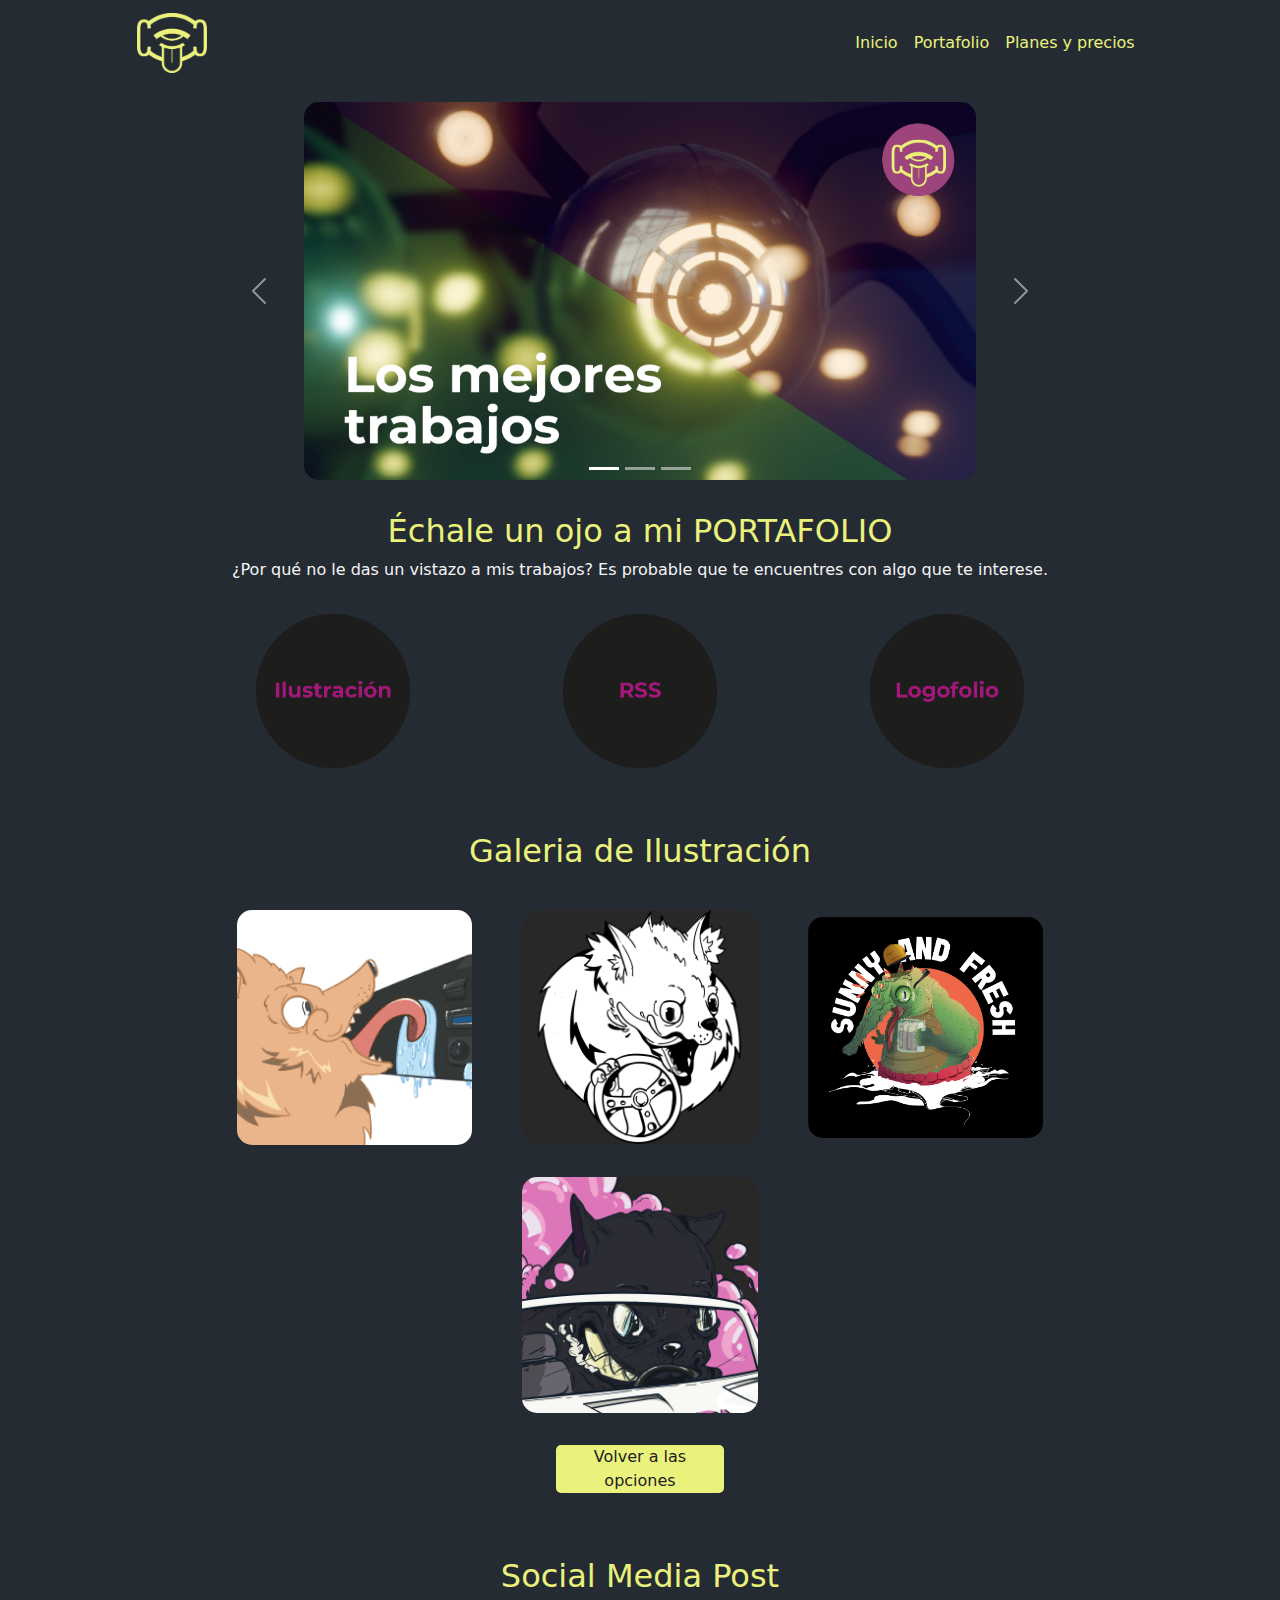
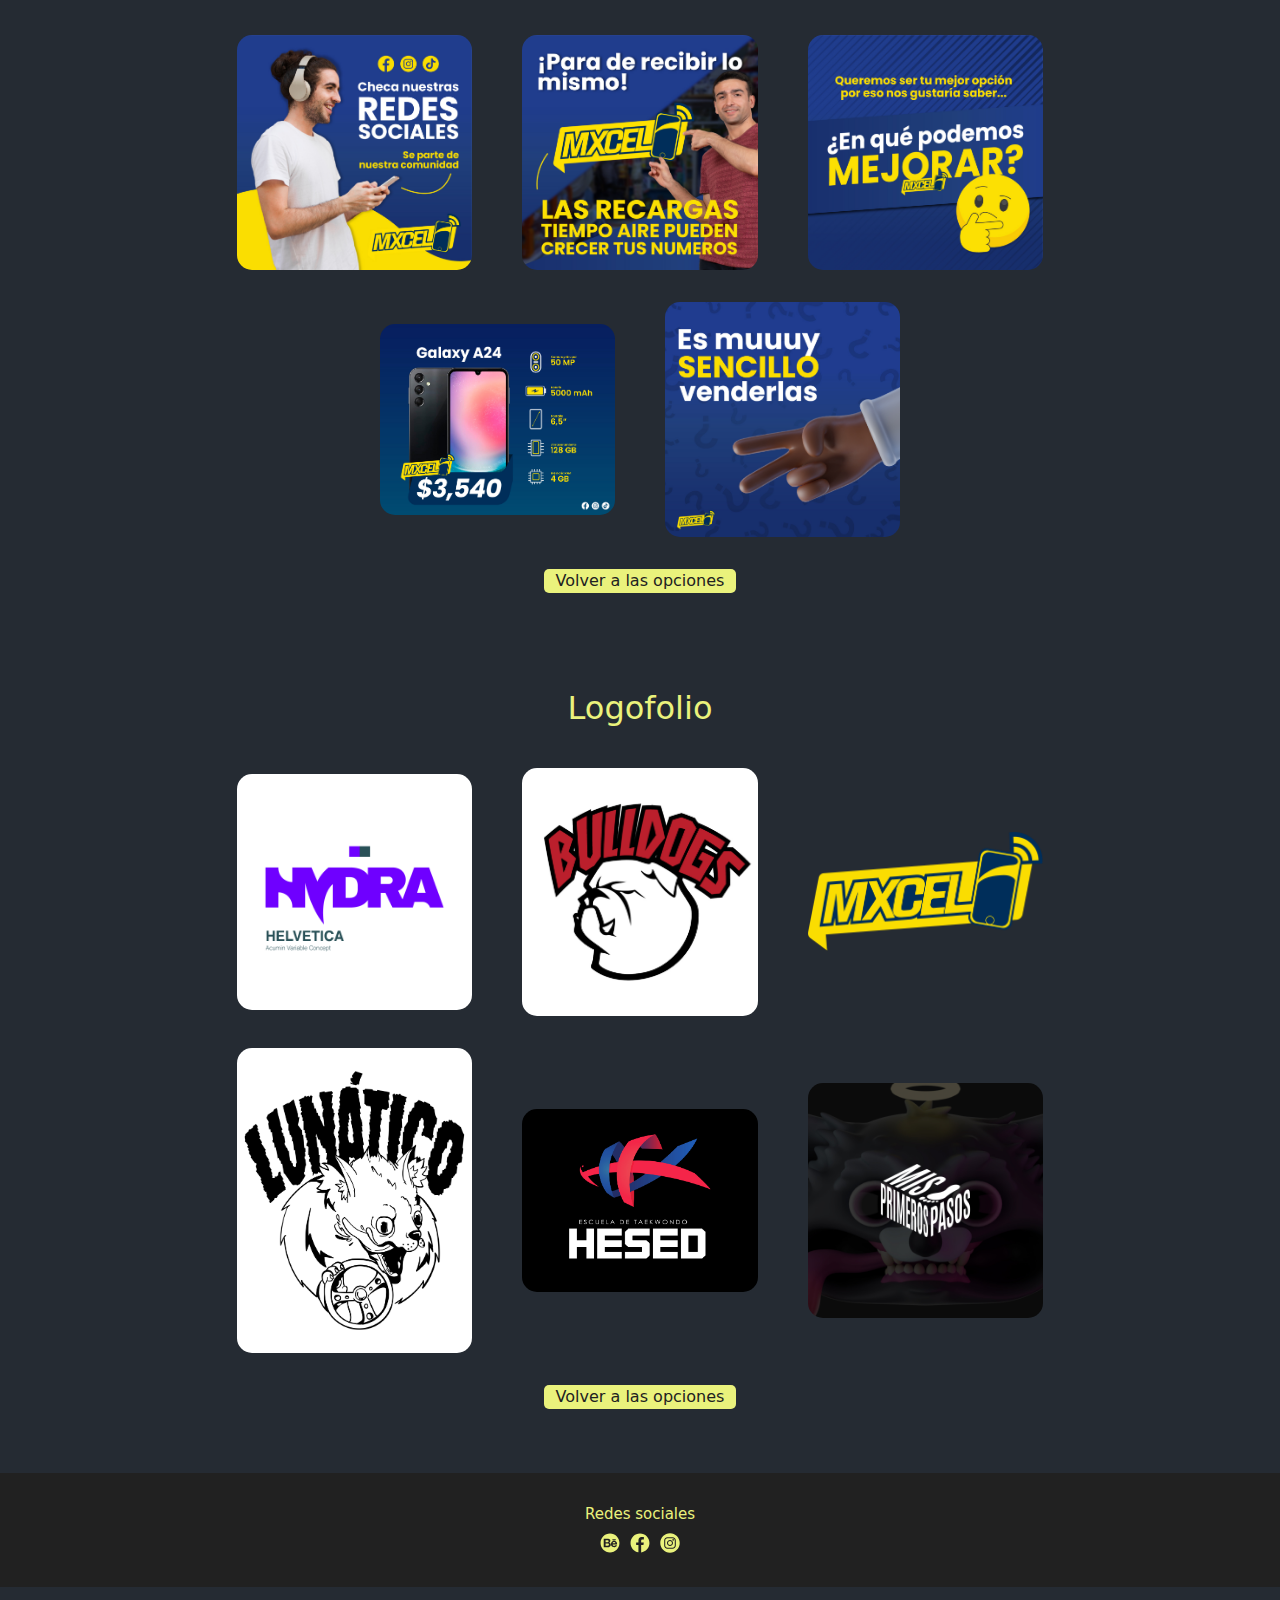
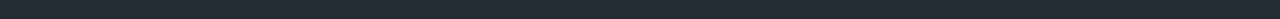
==== pages/portafolio.html @ 5fc026d7 "Agregué SASS a mi proyecto y ejecuté el comando para exportarlo a css plano" ====
<!DOCTYPE html>
<html lang="en">
<head>
    <meta charset="UTF-8">
    <meta name="viewport" content="width=device-width, initial-scale=1.0">
    <title>Portafolio</title>

    <!-- Estilos -->

    <link rel="stylesheet" href="../css/main.css">
    
    <!-- Bootstrap CDN -->
    
    <link href="https://cdn.jsdelivr.net/npm/bootstrap@5.3.3/dist/css/bootstrap.min.css" rel="stylesheet" integrity="sha384-QWTKZyjpPEjISv5WaRU9OFeRpok6YctnYmDr5pNlyT2bRjXh0JMhjY6hW+ALEwIH" crossorigin="anonymous">
    <script src="https://cdn.jsdelivr.net/npm/bootstrap@5.3.3/dist/js/bootstrap.bundle.min.js" integrity="sha384-YvpcrYf0tY3lHB60NNkmXc5s9fDVZLESaAA55NDzOxhy9GkcIdslK1eN7N6jIeHz" crossorigin="anonymous"></script>
    
</head>
<body class="cuerpo">
    
    <nav class="navbar navbar-expand-lg">
        <div class="container-fluid">
          <a class="navbar-brand" href="#"><img class="logo" src="../assets/images/logoPagina.png"></a>
          <button class="navbar-toggler" type="button" data-bs-toggle="collapse" data-bs-target="#navbarNavAltMarkup" aria-controls="navbarNavAltMarkup" aria-expanded="false" aria-label="Toggle navigation">
            <span class="navbar-toggler-icon"></span>
          </button>
          <div class="collapse navbar-collapse" id="navbarNavAltMarkup">
            <div class="navbar-nav">
              <a class="nav-link" aria-current="page" href="../index.html">Inicio</a>
              <a class="nav-link" href="#">Portafolio</a>
              <a class="nav-link" href="#">Planes y precios</a>
              
            </div>
          </div>
        </div>
      </nav>

      <!-- Carrusel -->

      <div id="carouselExampleCaptions" class="carousel slide">
        <div class="carousel-indicators">
          <button type="button" data-bs-target="#carouselExampleCaptions" data-bs-slide-to="0" class="active" aria-current="true" aria-label="Slide 1"></button>
          <button type="button" data-bs-target="#carouselExampleCaptions" data-bs-slide-to="1" aria-label="Slide 2"></button>
          <button type="button" data-bs-target="#carouselExampleCaptions" data-bs-slide-to="2" aria-label="Slide 3"></button>
        </div>

        <div class="carousel-inner">
          <div class="carousel-item active">
            <img src="../assets/images/imgMejoresTrabajos.jpg" class="d-block w-100" alt="...">
            <div class="carousel-caption d-none d-md-block">
              
            </div>
          </div>
          <div class="carousel-item">
            <img src="../assets/images/imgMejoresTrabajos2.jpg" class="d-block w-100" alt="...">
            <div class="carousel-caption d-none d-md-block">
             
            </div>
          </div>
          <div class="carousel-item">
            <img src="../assets/images/imgMejoresTrabajos3.jpg" class="d-block w-100" alt="...">
            <div class="carousel-caption d-none d-md-block">
              
            </div>
          </div>
        </div>
        <button class="carousel-control-prev" type="button" data-bs-target="#carouselExampleCaptions" data-bs-slide="prev">
          <span class="carousel-control-prev-icon" aria-hidden="true"></span>
          <span class="visually-hidden">Previous</span>
        </button>
        <button class="carousel-control-next" type="button" data-bs-target="#carouselExampleCaptions" data-bs-slide="next">
          <span class="carousel-control-next-icon" aria-hidden="true"></span>
          <span class="visually-hidden">Next</span>
        </button>
      </div>

      <!-- Portafolio -->

    <div class="portafolio" id="btnOpciones">
        <h2 class="tituloP">Échale un ojo a mi PORTAFOLIO</h2>
        <p class="textoP">¿Por qué no le das un vistazo a mis trabajos? Es probable que te encuentres con algo que te interese.</p>
    </div>

    <div class="botones-porta">

        <div class="botones">
            
            <button class="boton-porta"><a href="#ilustracion">
                <img src="../assets/images/btnIlust.png" alt="ilustracion"></a>
            </button>
            
            <button class="boton-porta"><a href="#socialMedia">
                <img src="../assets/images/btnRSS.png" alt="redes sociales"></a>
            </button>
            <button class="boton-porta"><a href="#logofolio">
                <img src="../assets/images/btnLogo.png" alt="logofolio"></a>
            </button>

        </div>

    </div>

    <!-- Galeria de ilustraciones -->

    <div class="ilustracion" id="ilustracion">

      <h2>Galeria de Ilustración</h2>

      <div class="galeria">

        <div class="bloque1">
        <img src="../assets/images/ilu1.jpg">
        <img src="../assets/images/ilu2.jpg">
        <img src="../assets/images/ilu3.jpg">
        </div>
        <div class="bloque2">
          <img src="../assets/images/ilu4.jpg">
          
        </div>

        <button class="btnVolver"><a href="#btnOpciones">Volver a las opciones</a></button>        

      </div>

      <!-- Galeria de Social Media -->

    <div class="socialMedia" id="socialMedia">

      <h2>Social Media Post</h2>

      <div class="galeria">

        <div class="bloque1">
        <img src="../assets/images/post1.jpg">
        <img src="../assets/images/post2.jpg">
        <img src="../assets/images/post3.jpg">
        </div>
        <div class="bloque2">
          <img src="../assets/images/post4.jpg">
          <img src="../assets/images/post5.jpg">
        </div>

        

      </div>

      <button class="btnVolver"><a href="#btnOpciones">Volver a las opciones</a></button>
    
    </div>  
    

    <!-- Galeria de Logotipos -->

    <div class="logofolio" id="logofolio">

      <h2>Logofolio</h2>

      <div class="galeria">

        <div class="bloque1">
        <img src="../assets/images/logo1.jpg">
        <img src="../assets/images/logo2.jpg">
        <img src="../assets/images/logo3.png">
        </div>
        <div class="bloque2">
          <img src="../assets/images/logo4.jpg">
          <img src="../assets/images/logo5.jpg">
          <img src="../assets/images/logo6.jpg">
        </div>

        

      </div>

      <button class="btnVolver"><a href="#btnOpciones">Volver a las opciones</a></button>
    
    </div>  

    

</main>

<!-- Footer -->
<div class="footer">

  <h2>Redes sociales</h2>

  <div class="rss">

    
    

      <li><a href="https://www.behance.net/carloscamarena1" target="_blank"><img src="../assets/images/behanceIcon.svg" alt=""></a></li>

      <li><a href="https://www.facebook.com/profile.php?id=100029726767003&locale=es_LA" target="_blank"><img src="../assets/images/faceIcon.svg" alt=""></li></a>       

      <li><a href="https://www.instagram.com/charlie30cam/" target="_blank"><img src="../assets/images/instaIcon.svg" alt=""></li></a>


    
    

  </div>

 </div>

</body>
</html>
---- css/main.css ----
/* Reseteo de estilos */
* {
  padding: 0;
  margin: 0;
  border: 0;
  font-size: 100%;
}

/* Paleta de colores */
.montserrat {
  font-family: "Montserrat", sans-serif;
  font-optical-sizing: auto;
  font-style: normal;
}

.ibm-plex-sans-thin {
  font-family: "IBM Plex Sans", sans-serif;
  font-weight: 100;
  font-style: normal;
}

.ibm-plex-sans-extralight {
  font-family: "IBM Plex Sans", sans-serif;
  font-weight: 200;
  font-style: normal;
}

.ibm-plex-sans-light {
  font-family: "IBM Plex Sans", sans-serif;
  font-weight: 300;
  font-style: normal;
}

.ibm-plex-sans-regular {
  font-family: "IBM Plex Sans", sans-serif;
  font-weight: 400;
  font-style: normal;
}

.ibm-plex-sans-medium {
  font-family: "IBM Plex Sans", sans-serif;
  font-weight: 500;
  font-style: normal;
}

.ibm-plex-sans-semibold {
  font-family: "IBM Plex Sans", sans-serif;
  font-weight: 600;
  font-style: normal;
}

.ibm-plex-sans-bold {
  font-family: "IBM Plex Sans", sans-serif;
  font-weight: 700;
  font-style: normal;
}

.ibm-plex-sans-thin-italic {
  font-family: "IBM Plex Sans", sans-serif;
  font-weight: 100;
  font-style: italic;
}

.ibm-plex-sans-extralight-italic {
  font-family: "IBM Plex Sans", sans-serif;
  font-weight: 200;
  font-style: italic;
}

.ibm-plex-sans-light-italic {
  font-family: "IBM Plex Sans", sans-serif;
  font-weight: 300;
  font-style: italic;
}

.ibm-plex-sans-regular-italic {
  font-family: "IBM Plex Sans", sans-serif;
  font-weight: 400;
  font-style: italic;
}

.ibm-plex-sans-medium-italic {
  font-family: "IBM Plex Sans", sans-serif;
  font-weight: 500;
  font-style: italic;
}

.ibm-plex-sans-semibold-italic {
  font-family: "IBM Plex Sans", sans-serif;
  font-weight: 600;
  font-style: italic;
}

.ibm-plex-sans-bold-italic {
  font-family: "IBM Plex Sans", sans-serif;
  font-weight: 700;
  font-style: italic;
}

.cuerpo {
  background: #252B33;
  display: flex;
  flex-direction: column;
  align-items: center;
  justify-content: center;
  width: 100%;
}

.navbar {
  background: #252B33;
}
.navbar .nav-link {
  font: Montserrat sans-serif 300 normal 20px;
  color: #EAF27C;
}
.navbar .logo {
  width: 10%;
}

.bienvenida {
  margin-bottom: 10%;
  margin-top: 3rem;
  display: flex;
  flex-direction: row;
  align-items: center;
  justify-content: center;
  width: 90%;
  gap: 40px;
  height: fit-content;
  border-radius: 15px;
  background: #212121;
  padding: 2rem 8rem;
}
.bienvenida .foto .imgFoto {
  width: 100%;
}
.bienvenida .info {
  display: flex;
  flex-direction: column;
  align-items: start;
}
.bienvenida .info h2 {
  font: Montserrat sans-serif 300 normal 20px;
  color: #707070;
  font-size: 20px;
}
.bienvenida .info h1 {
  font: Montserrat sans-serif 600 bold;
  color: #EAF27C;
  font-size: 50px;
}
.bienvenida .info p {
  font: ibm plex sans 500 normal;
  color: #F5F5F5;
}
.bienvenida .info .botones {
  display: flex;
  align-items: center;
  justify-content: center;
  width: 100%;
}
.bienvenida .info .btn_cv {
  display: grid;
  grid-template-columns: 1fr 1fr;
  grid-template-rows: 2rem;
  gap: 20px;
  width: 80%;
}
.bienvenida .info .btn_cv a {
  text-decoration: none;
  color: #F5F5F5;
}
.bienvenida .info .btn_cv .btnHab {
  background-color: #CA7DF9;
  color: #F5F5F5;
  border-radius: 10px;
}
.bienvenida .info .btn_cv .btnTray {
  background-color: #CA7DF9;
  color: #F5F5F5;
  border-radius: 10px;
}

.habilidades {
  width: 90%;
  color: #EAF27C;
  border-radius: 15px;
  padding: 2rem 8rem;
  background-color: #212121;
}
.habilidades h2 {
  margin-bottom: 2rem;
}
.habilidades .card {
  background: #252B33;
  display: flex;
  flex-direction: row;
  align-items: center;
  justify-content: center;
  background: #F5F5F5;
}
.habilidades .skillsCardsTop {
  display: flex;
  flex-direction: row;
  gap: 20px;
}
.habilidades .skillsCardsDown {
  display: flex;
  flex-direction: row;
  gap: 20px;
}

.trayectoria {
  width: 90%;
  color: #EAF27C;
  border-radius: 15px;
  background-color: #212121;
  padding: 1rem 4rem;
  margin: 4rem 5rem;
}
.trayectoria h2 {
  margin-bottom: 2rem;
}
.trayectoria .trayCards {
  display: flex;
  flex-direction: row;
  align-items: center;
  justify-content: center;
  gap: 2rem;
  margin-bottom: 4rem;
}
.trayectoria .trayCards .card {
  display: flex;
  flex-direction: column;
  align-items: center;
  justify-content: center;
  border: none;
  text-align: center;
  background: none;
}
.trayectoria .trayCards .card img {
  border-radius: 10px;
  width: 70%;
  margin-bottom: none;
}
.trayectoria .trayCards .card h2 {
  font: Montserrat sans-serif 600 bold;
  color: #EAF27C;
}
.trayectoria .trayCards .card h4 {
  font: Montserrat sans-serif 300 normal 20px;
  color: #707070;
  font-size: small;
}
.trayectoria .trayCards .card p {
  font: ibm plex sans 500 normal;
  color: #F5F5F5;
}

.footer {
  background: #212121;
  width: 100%;
  display: flex;
  flex-direction: column;
  align-items: center;
  padding: 2rem;
}
.footer h2 {
  font-size: 15px;
  color: #F5F5F5;
}
.footer .rss {
  display: flex;
  flex-direction: row;
  align-items: start;
  justify-content: start;
  width: 80px;
  gap: 10px;
}
.footer .rss h2 {
  font: Montserrat sans-serif 300 normal 20px;
  color: #F5F5F5;
}
.footer .rss li {
  list-style: none;
}
.footer .rss img {
  width: 100%;
}

.carousel {
  width: 70%;
  padding: 1rem 7rem;
}
.carousel img {
  border-radius: 15px;
}

.portafolio {
  margin: 1rem 6rem;
  text-align: center;
  display: flex;
  flex-direction: column;
  align-items: center;
  justify-content: center;
}
.portafolio .tituloP {
  font: Montserrat sans-serif 600 bold;
  color: #EAF27C;
}
.portafolio .textoP {
  font: Montserrat sans-serif 300 normal 20px;
  color: #F5F5F5;
}

.botones-porta {
  margin-bottom: 2rem;
  display: flex;
  flex-direction: row;
  align-items: center;
  justify-content: center;
}
.botones-porta .botones {
  width: 60%;
  display: flex;
  flex-direction: row;
  align-items: center;
  justify-content: space-between;
}
.botones-porta .botones button {
  width: 20%;
  border-radius: 100%;
  background: #212121;
  border-color: black;
}
.botones-porta .botones button img {
  width: 100%;
}

.ilustracion {
  display: flex;
  flex-direction: column;
  align-items: center;
  justify-content: center;
  padding: 2rem 0rem;
}
.ilustracion h2 {
  font: Montserrat sans-serif 600 bold;
  color: #EAF27C;
}
.ilustracion .galeria {
  display: flex;
  flex-direction: column;
  align-items: center;
  justify-content: center;
  margin: 0rem 5rem;
}
.ilustracion .galeria .bloque1 {
  padding: 2rem 0rem;
  width: 70%;
  display: flex;
  flex-direction: row;
  align-items: center;
  justify-content: center;
  gap: 50px;
}
.ilustracion .galeria .bloque1 img {
  width: 30%;
  border-radius: 15px;
}
.ilustracion .galeria .bloque2 {
  width: 70%;
  display: flex;
  flex-direction: row;
  align-items: center;
  justify-content: center;
  gap: 50px;
}
.ilustracion .galeria .bloque2 img {
  width: 30%;
  border-radius: 15px;
}

.btnVolver {
  font: ibm plex sans 500 normal;
  color: #212121;
  background: #EAF27C;
  border-radius: 5px;
  width: 15%;
  margin: 2rem 0rem;
}
.btnVolver a {
  text-decoration: none;
  color: #212121;
}

.socialMedia {
  display: flex;
  flex-direction: column;
  align-items: center;
  justify-content: center;
  padding: 2rem 0rem;
}
.socialMedia h2 {
  font: Montserrat sans-serif 600 bold;
  color: #EAF27C;
}
.socialMedia .galeria {
  display: flex;
  flex-direction: column;
  align-items: center;
  justify-content: center;
  margin: 0rem 5rem;
}
.socialMedia .galeria .bloque1 {
  padding: 2rem 0rem;
  width: 70%;
  display: flex;
  flex-direction: row;
  align-items: center;
  justify-content: center;
  gap: 50px;
}
.socialMedia .galeria .bloque1 img {
  width: 30%;
  border-radius: 15px;
}
.socialMedia .galeria .bloque2 {
  width: 70%;
  display: flex;
  flex-direction: row;
  align-items: center;
  justify-content: center;
  gap: 50px;
}
.socialMedia .galeria .bloque2 img {
  width: 30%;
  border-radius: 15px;
}

.logofolio {
  display: flex;
  flex-direction: column;
  align-items: center;
  justify-content: center;
  padding: 2rem 0rem;
}
.logofolio h2 {
  font: Montserrat sans-serif 600 bold;
  color: #EAF27C;
}
.logofolio .galeria {
  display: flex;
  flex-direction: column;
  align-items: center;
  justify-content: center;
  margin: 0rem 5rem;
}
.logofolio .galeria .bloque1 {
  padding: 2rem 0rem;
  width: 70%;
  display: flex;
  flex-direction: row;
  align-items: center;
  justify-content: center;
  gap: 50px;
}
.logofolio .galeria .bloque1 img {
  width: 30%;
  border-radius: 15px;
}
.logofolio .galeria .bloque2 {
  width: 70%;
  display: flex;
  flex-direction: row;
  align-items: center;
  justify-content: center;
  gap: 50px;
}
.logofolio .galeria .bloque2 img {
  width: 30%;
  border-radius: 15px;
}

/*# sourceMappingURL=main.css.map */
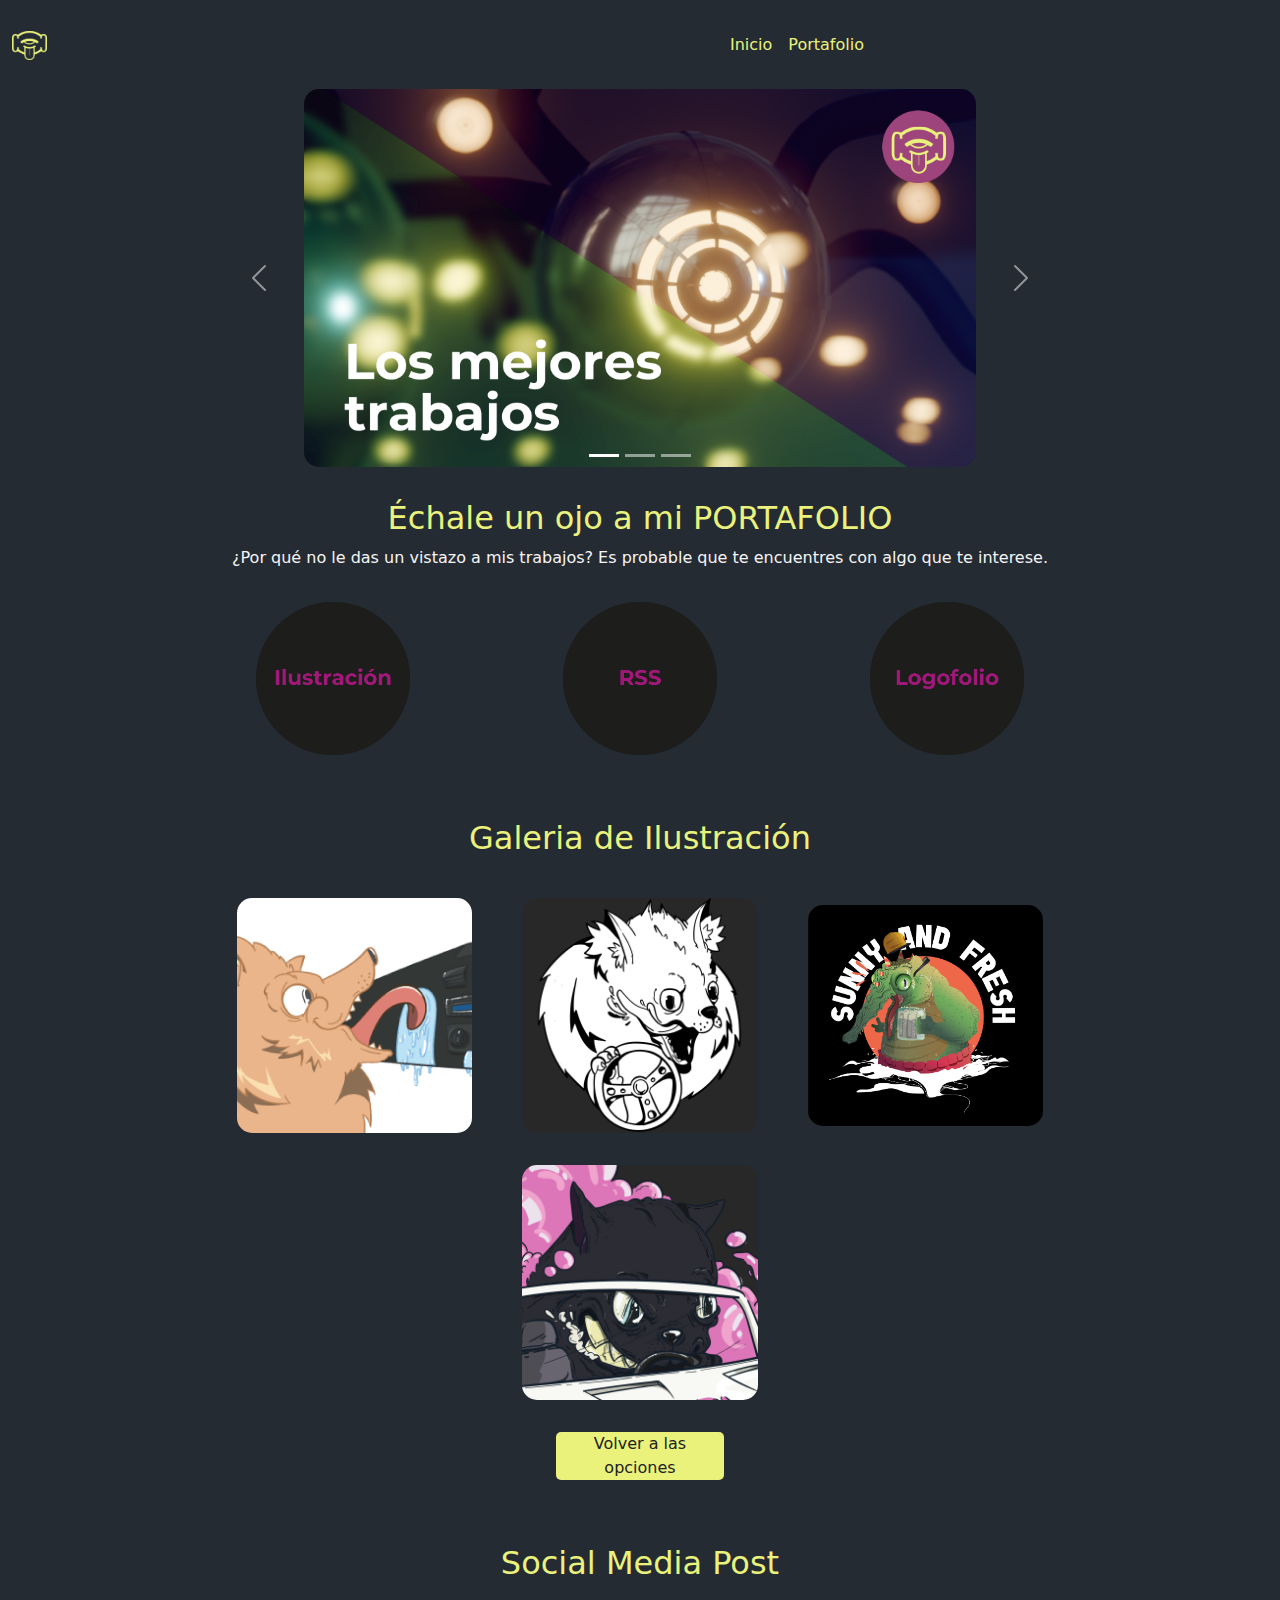
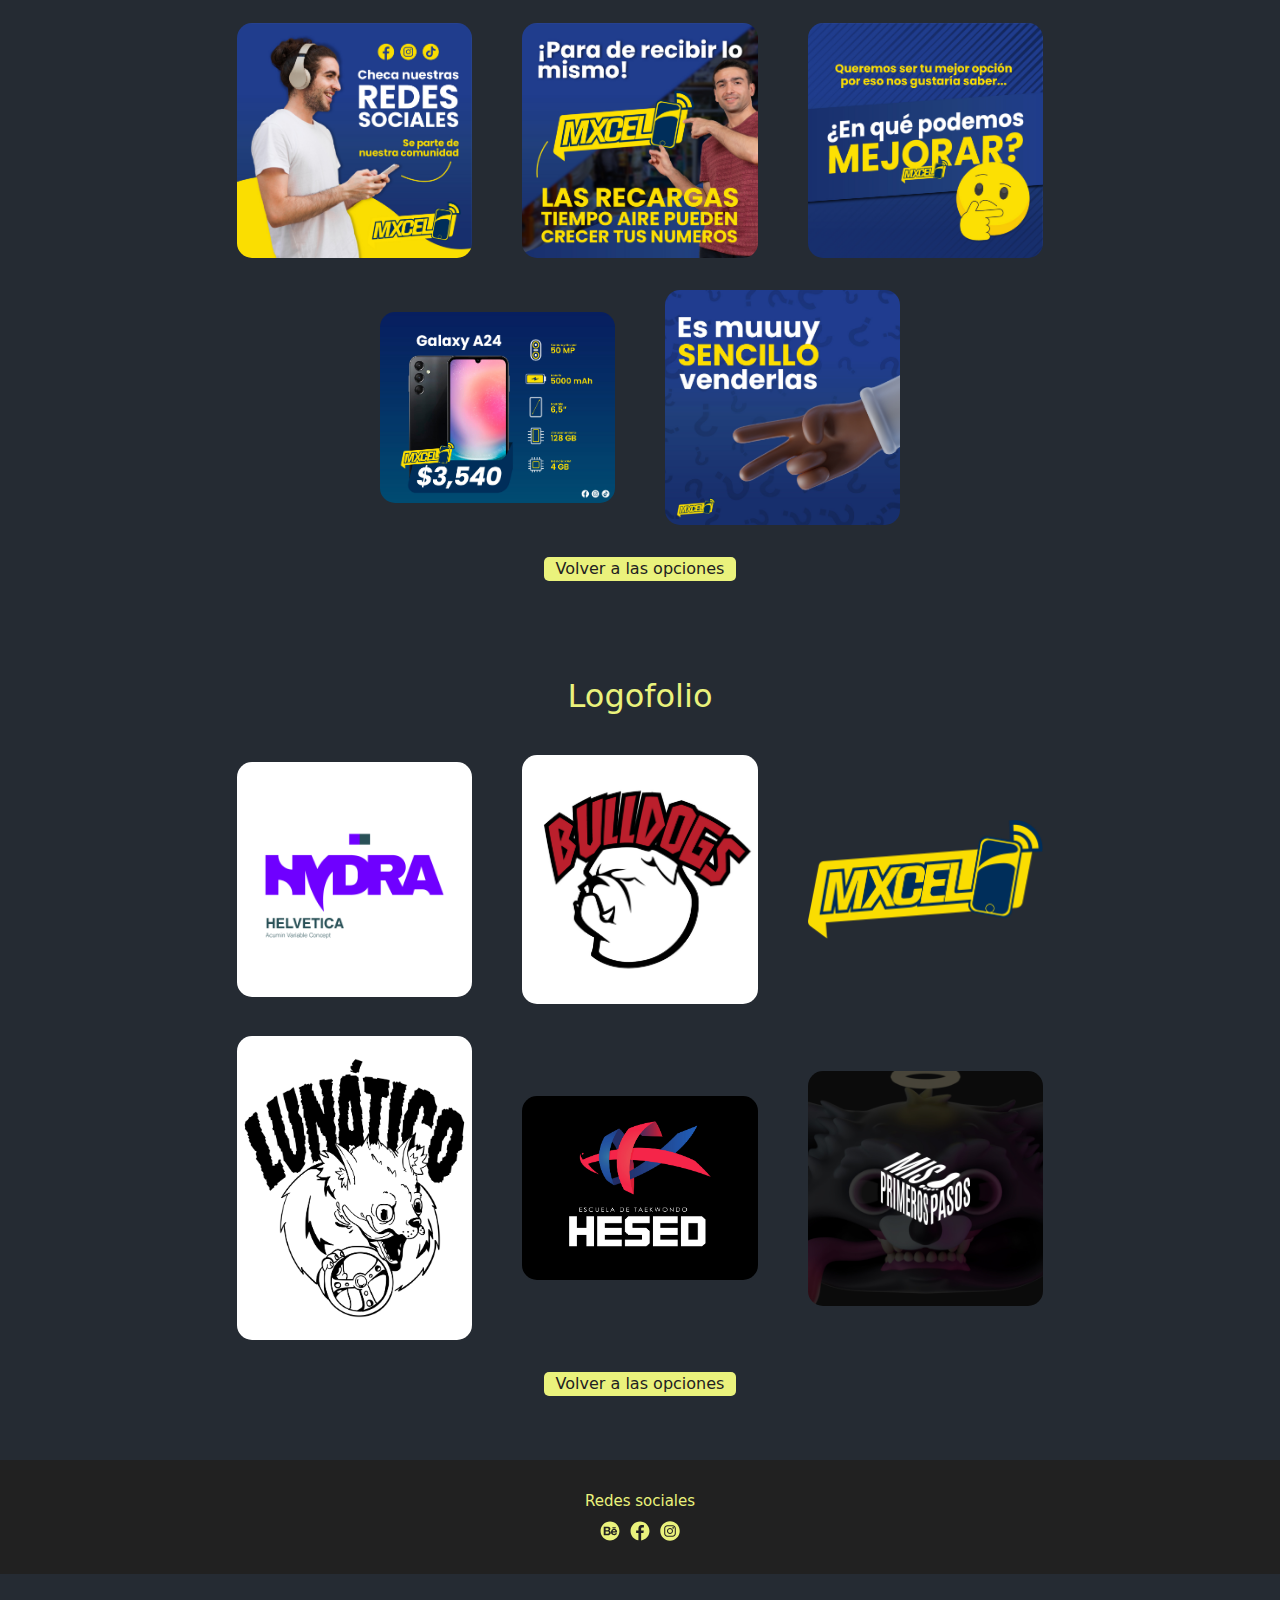
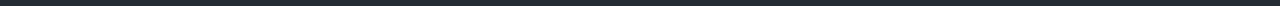
==== commit 0f7f22d5: "Modificacion 0.1 de la navbar" ====
--- a/pages/portafolio.html
+++ b/pages/portafolio.html
@@ -27,7 +27,7 @@
             <div class="navbar-nav">
               <a class="nav-link" aria-current="page" href="../index.html">Inicio</a>
               <a class="nav-link" href="#">Portafolio</a>
-              <a class="nav-link" href="#">Planes y precios</a>
+              
               
             </div>
           </div>
--- a/css/main.css
+++ b/css/main.css
@@ -1,485 +1 @@
-/* Reseteo de estilos */
-* {
-  padding: 0;
-  margin: 0;
-  border: 0;
-  font-size: 100%;
-}
-
-/* Paleta de colores */
-.montserrat {
-  font-family: "Montserrat", sans-serif;
-  font-optical-sizing: auto;
-  font-style: normal;
-}
-
-.ibm-plex-sans-thin {
-  font-family: "IBM Plex Sans", sans-serif;
-  font-weight: 100;
-  font-style: normal;
-}
-
-.ibm-plex-sans-extralight {
-  font-family: "IBM Plex Sans", sans-serif;
-  font-weight: 200;
-  font-style: normal;
-}
-
-.ibm-plex-sans-light {
-  font-family: "IBM Plex Sans", sans-serif;
-  font-weight: 300;
-  font-style: normal;
-}
-
-.ibm-plex-sans-regular {
-  font-family: "IBM Plex Sans", sans-serif;
-  font-weight: 400;
-  font-style: normal;
-}
-
-.ibm-plex-sans-medium {
-  font-family: "IBM Plex Sans", sans-serif;
-  font-weight: 500;
-  font-style: normal;
-}
-
-.ibm-plex-sans-semibold {
-  font-family: "IBM Plex Sans", sans-serif;
-  font-weight: 600;
-  font-style: normal;
-}
-
-.ibm-plex-sans-bold {
-  font-family: "IBM Plex Sans", sans-serif;
-  font-weight: 700;
-  font-style: normal;
-}
-
-.ibm-plex-sans-thin-italic {
-  font-family: "IBM Plex Sans", sans-serif;
-  font-weight: 100;
-  font-style: italic;
-}
-
-.ibm-plex-sans-extralight-italic {
-  font-family: "IBM Plex Sans", sans-serif;
-  font-weight: 200;
-  font-style: italic;
-}
-
-.ibm-plex-sans-light-italic {
-  font-family: "IBM Plex Sans", sans-serif;
-  font-weight: 300;
-  font-style: italic;
-}
-
-.ibm-plex-sans-regular-italic {
-  font-family: "IBM Plex Sans", sans-serif;
-  font-weight: 400;
-  font-style: italic;
-}
-
-.ibm-plex-sans-medium-italic {
-  font-family: "IBM Plex Sans", sans-serif;
-  font-weight: 500;
-  font-style: italic;
-}
-
-.ibm-plex-sans-semibold-italic {
-  font-family: "IBM Plex Sans", sans-serif;
-  font-weight: 600;
-  font-style: italic;
-}
-
-.ibm-plex-sans-bold-italic {
-  font-family: "IBM Plex Sans", sans-serif;
-  font-weight: 700;
-  font-style: italic;
-}
-
-.cuerpo {
-  background: #252B33;
-  display: flex;
-  flex-direction: column;
-  align-items: center;
-  justify-content: center;
-  width: 100%;
-}
-
-.navbar {
-  background: #252B33;
-}
-.navbar .nav-link {
-  font: Montserrat sans-serif 300 normal 20px;
-  color: #EAF27C;
-}
-.navbar .logo {
-  width: 10%;
-}
-
-.bienvenida {
-  margin-bottom: 10%;
-  margin-top: 3rem;
-  display: flex;
-  flex-direction: row;
-  align-items: center;
-  justify-content: center;
-  width: 90%;
-  gap: 40px;
-  height: fit-content;
-  border-radius: 15px;
-  background: #212121;
-  padding: 2rem 8rem;
-}
-.bienvenida .foto .imgFoto {
-  width: 100%;
-}
-.bienvenida .info {
-  display: flex;
-  flex-direction: column;
-  align-items: start;
-}
-.bienvenida .info h2 {
-  font: Montserrat sans-serif 300 normal 20px;
-  color: #707070;
-  font-size: 20px;
-}
-.bienvenida .info h1 {
-  font: Montserrat sans-serif 600 bold;
-  color: #EAF27C;
-  font-size: 50px;
-}
-.bienvenida .info p {
-  font: ibm plex sans 500 normal;
-  color: #F5F5F5;
-}
-.bienvenida .info .botones {
-  display: flex;
-  align-items: center;
-  justify-content: center;
-  width: 100%;
-}
-.bienvenida .info .btn_cv {
-  display: grid;
-  grid-template-columns: 1fr 1fr;
-  grid-template-rows: 2rem;
-  gap: 20px;
-  width: 80%;
-}
-.bienvenida .info .btn_cv a {
-  text-decoration: none;
-  color: #F5F5F5;
-}
-.bienvenida .info .btn_cv .btnHab {
-  background-color: #CA7DF9;
-  color: #F5F5F5;
-  border-radius: 10px;
-}
-.bienvenida .info .btn_cv .btnTray {
-  background-color: #CA7DF9;
-  color: #F5F5F5;
-  border-radius: 10px;
-}
-
-.habilidades {
-  width: 90%;
-  color: #EAF27C;
-  border-radius: 15px;
-  padding: 2rem 8rem;
-  background-color: #212121;
-}
-.habilidades h2 {
-  margin-bottom: 2rem;
-}
-.habilidades .card {
-  background: #252B33;
-  display: flex;
-  flex-direction: row;
-  align-items: center;
-  justify-content: center;
-  background: #F5F5F5;
-}
-.habilidades .skillsCardsTop {
-  display: flex;
-  flex-direction: row;
-  gap: 20px;
-}
-.habilidades .skillsCardsDown {
-  display: flex;
-  flex-direction: row;
-  gap: 20px;
-}
-
-.trayectoria {
-  width: 90%;
-  color: #EAF27C;
-  border-radius: 15px;
-  background-color: #212121;
-  padding: 1rem 4rem;
-  margin: 4rem 5rem;
-}
-.trayectoria h2 {
-  margin-bottom: 2rem;
-}
-.trayectoria .trayCards {
-  display: flex;
-  flex-direction: row;
-  align-items: center;
-  justify-content: center;
-  gap: 2rem;
-  margin-bottom: 4rem;
-}
-.trayectoria .trayCards .card {
-  display: flex;
-  flex-direction: column;
-  align-items: center;
-  justify-content: center;
-  border: none;
-  text-align: center;
-  background: none;
-}
-.trayectoria .trayCards .card img {
-  border-radius: 10px;
-  width: 70%;
-  margin-bottom: none;
-}
-.trayectoria .trayCards .card h2 {
-  font: Montserrat sans-serif 600 bold;
-  color: #EAF27C;
-}
-.trayectoria .trayCards .card h4 {
-  font: Montserrat sans-serif 300 normal 20px;
-  color: #707070;
-  font-size: small;
-}
-.trayectoria .trayCards .card p {
-  font: ibm plex sans 500 normal;
-  color: #F5F5F5;
-}
-
-.footer {
-  background: #212121;
-  width: 100%;
-  display: flex;
-  flex-direction: column;
-  align-items: center;
-  padding: 2rem;
-}
-.footer h2 {
-  font-size: 15px;
-  color: #F5F5F5;
-}
-.footer .rss {
-  display: flex;
-  flex-direction: row;
-  align-items: start;
-  justify-content: start;
-  width: 80px;
-  gap: 10px;
-}
-.footer .rss h2 {
-  font: Montserrat sans-serif 300 normal 20px;
-  color: #F5F5F5;
-}
-.footer .rss li {
-  list-style: none;
-}
-.footer .rss img {
-  width: 100%;
-}
-
-.carousel {
-  width: 70%;
-  padding: 1rem 7rem;
-}
-.carousel img {
-  border-radius: 15px;
-}
-
-.portafolio {
-  margin: 1rem 6rem;
-  text-align: center;
-  display: flex;
-  flex-direction: column;
-  align-items: center;
-  justify-content: center;
-}
-.portafolio .tituloP {
-  font: Montserrat sans-serif 600 bold;
-  color: #EAF27C;
-}
-.portafolio .textoP {
-  font: Montserrat sans-serif 300 normal 20px;
-  color: #F5F5F5;
-}
-
-.botones-porta {
-  margin-bottom: 2rem;
-  display: flex;
-  flex-direction: row;
-  align-items: center;
-  justify-content: center;
-}
-.botones-porta .botones {
-  width: 60%;
-  display: flex;
-  flex-direction: row;
-  align-items: center;
-  justify-content: space-between;
-}
-.botones-porta .botones button {
-  width: 20%;
-  border-radius: 100%;
-  background: #212121;
-  border-color: black;
-}
-.botones-porta .botones button img {
-  width: 100%;
-}
-
-.ilustracion {
-  display: flex;
-  flex-direction: column;
-  align-items: center;
-  justify-content: center;
-  padding: 2rem 0rem;
-}
-.ilustracion h2 {
-  font: Montserrat sans-serif 600 bold;
-  color: #EAF27C;
-}
-.ilustracion .galeria {
-  display: flex;
-  flex-direction: column;
-  align-items: center;
-  justify-content: center;
-  margin: 0rem 5rem;
-}
-.ilustracion .galeria .bloque1 {
-  padding: 2rem 0rem;
-  width: 70%;
-  display: flex;
-  flex-direction: row;
-  align-items: center;
-  justify-content: center;
-  gap: 50px;
-}
-.ilustracion .galeria .bloque1 img {
-  width: 30%;
-  border-radius: 15px;
-}
-.ilustracion .galeria .bloque2 {
-  width: 70%;
-  display: flex;
-  flex-direction: row;
-  align-items: center;
-  justify-content: center;
-  gap: 50px;
-}
-.ilustracion .galeria .bloque2 img {
-  width: 30%;
-  border-radius: 15px;
-}
-
-.btnVolver {
-  font: ibm plex sans 500 normal;
-  color: #212121;
-  background: #EAF27C;
-  border-radius: 5px;
-  width: 15%;
-  margin: 2rem 0rem;
-}
-.btnVolver a {
-  text-decoration: none;
-  color: #212121;
-}
-
-.socialMedia {
-  display: flex;
-  flex-direction: column;
-  align-items: center;
-  justify-content: center;
-  padding: 2rem 0rem;
-}
-.socialMedia h2 {
-  font: Montserrat sans-serif 600 bold;
-  color: #EAF27C;
-}
-.socialMedia .galeria {
-  display: flex;
-  flex-direction: column;
-  align-items: center;
-  justify-content: center;
-  margin: 0rem 5rem;
-}
-.socialMedia .galeria .bloque1 {
-  padding: 2rem 0rem;
-  width: 70%;
-  display: flex;
-  flex-direction: row;
-  align-items: center;
-  justify-content: center;
-  gap: 50px;
-}
-.socialMedia .galeria .bloque1 img {
-  width: 30%;
-  border-radius: 15px;
-}
-.socialMedia .galeria .bloque2 {
-  width: 70%;
-  display: flex;
-  flex-direction: row;
-  align-items: center;
-  justify-content: center;
-  gap: 50px;
-}
-.socialMedia .galeria .bloque2 img {
-  width: 30%;
-  border-radius: 15px;
-}
-
-.logofolio {
-  display: flex;
-  flex-direction: column;
-  align-items: center;
-  justify-content: center;
-  padding: 2rem 0rem;
-}
-.logofolio h2 {
-  font: Montserrat sans-serif 600 bold;
-  color: #EAF27C;
-}
-.logofolio .galeria {
-  display: flex;
-  flex-direction: column;
-  align-items: center;
-  justify-content: center;
-  margin: 0rem 5rem;
-}
-.logofolio .galeria .bloque1 {
-  padding: 2rem 0rem;
-  width: 70%;
-  display: flex;
-  flex-direction: row;
-  align-items: center;
-  justify-content: center;
-  gap: 50px;
-}
-.logofolio .galeria .bloque1 img {
-  width: 30%;
-  border-radius: 15px;
-}
-.logofolio .galeria .bloque2 {
-  width: 70%;
-  display: flex;
-  flex-direction: row;
-  align-items: center;
-  justify-content: center;
-  gap: 50px;
-}
-.logofolio .galeria .bloque2 img {
-  width: 30%;
-  border-radius: 15px;
-}
-
-/*# sourceMappingURL=main.css.map */
+*{padding:0;margin:0;border:0;font-size:100%}.montserrat{font-family:"Montserrat",sans-serif;font-optical-sizing:auto;font-style:normal}.ibm-plex-sans-thin{font-family:"IBM Plex Sans",sans-serif;font-weight:100;font-style:normal}.ibm-plex-sans-extralight{font-family:"IBM Plex Sans",sans-serif;font-weight:200;font-style:normal}.ibm-plex-sans-light{font-family:"IBM Plex Sans",sans-serif;font-weight:300;font-style:normal}.ibm-plex-sans-regular{font-family:"IBM Plex Sans",sans-serif;font-weight:400;font-style:normal}.ibm-plex-sans-medium{font-family:"IBM Plex Sans",sans-serif;font-weight:500;font-style:normal}.ibm-plex-sans-semibold{font-family:"IBM Plex Sans",sans-serif;font-weight:600;font-style:normal}.ibm-plex-sans-bold{font-family:"IBM Plex Sans",sans-serif;font-weight:700;font-style:normal}.ibm-plex-sans-thin-italic{font-family:"IBM Plex Sans",sans-serif;font-weight:100;font-style:italic}.ibm-plex-sans-extralight-italic{font-family:"IBM Plex Sans",sans-serif;font-weight:200;font-style:italic}.ibm-plex-sans-light-italic{font-family:"IBM Plex Sans",sans-serif;font-weight:300;font-style:italic}.ibm-plex-sans-regular-italic{font-family:"IBM Plex Sans",sans-serif;font-weight:400;font-style:italic}.ibm-plex-sans-medium-italic{font-family:"IBM Plex Sans",sans-serif;font-weight:500;font-style:italic}.ibm-plex-sans-semibold-italic{font-family:"IBM Plex Sans",sans-serif;font-weight:600;font-style:italic}.ibm-plex-sans-bold-italic{font-family:"IBM Plex Sans",sans-serif;font-weight:700;font-style:italic}#emojiSaludo{font-size:30px}.cuerpo{background:#252b33;display:flex;flex-direction:column;align-items:center;justify-content:center;width:100%}.navbar2{width:80%;display:grid;grid-template-columns:1fr 1fr 1fr 1fr 1fr;background:rgba(0,0,0,0);gap:1rem;margin-top:2rem}.navbar2 .iconLogo{grid-column:1/2;width:30%}.navbar2 .home{background-color:#212121;grid-column:3/4;display:flex;justify-content:center;align-items:center;font-weight:800;letter-spacing:3px;border-radius:40px;text-decoration:none;color:#eaf27c}.navbar2 .portfolio{background-color:#212121;grid-column:4/5;display:flex;justify-content:center;align-items:center;font-weight:800;letter-spacing:3px;border-radius:40px;text-decoration:none;color:#eaf27c}.navbar2 .whatsapp{background-color:#25d366;grid-column:5/6;display:flex;justify-content:center;align-items:center;font-weight:800;letter-spacing:3px;border-radius:40px;border-radius:40px;text-decoration:none;color:#252b33}.navbar{background:#252b33;margin-top:1rem;width:100%;display:flex;flex-direction:row;align-items:center;justify-content:center}.navbar .nav-link{font:Montserrat sans-serif 300 normal 20px;color:#eaf27c}.navbar .logo{width:5%}.bienvenida{margin-bottom:10%;margin-top:3rem;display:flex;flex-direction:row;align-items:center;justify-content:center;width:90%;gap:40px;height:-moz-fit-content;height:fit-content;border-radius:15px;background:#212121;padding:2rem 8rem}.bienvenida .foto .imgFoto{width:100%}.bienvenida .info{display:flex;flex-direction:column;align-items:start}.bienvenida .info h2{font:Montserrat sans-serif 300 normal 20px;color:#707070;font-size:20px}.bienvenida .info h1{font:Montserrat sans-serif 600 bold;color:#eaf27c;font-size:50px}.bienvenida .info p{font:ibm plex sans 500 normal;color:#f5f5f5}.bienvenida .info .botones{display:flex;align-items:center;justify-content:center;width:100%}.bienvenida .info .btn_cv{display:grid;grid-template-columns:1fr 1fr;grid-template-rows:2rem;gap:20px;width:80%}.bienvenida .info .btn_cv a{text-decoration:none;color:#f5f5f5}.bienvenida .info .btn_cv .btnHab{background-color:#ca7df9;color:#f5f5f5;border-radius:10px}.bienvenida .info .btn_cv .btnTray{background-color:#ca7df9;color:#f5f5f5;border-radius:10px}.habilidades{width:90%;color:#eaf27c;border-radius:15px;padding:2rem 8rem;background-color:#212121}.habilidades h2{margin-bottom:2rem}.habilidades .card{background:#252b33;display:flex;flex-direction:row;align-items:center;justify-content:center;background:#f5f5f5}.habilidades .skillsCardsTop{display:flex;flex-direction:row;gap:20px}.habilidades .skillsCardsDown{display:flex;flex-direction:row;gap:20px}.trayectoria{width:90%;color:#eaf27c;border-radius:15px;background-color:#212121;padding:1rem 4rem;margin:4rem 5rem}.trayectoria h2{margin-bottom:2rem}.trayectoria .trayCards{display:flex;flex-direction:row;align-items:center;justify-content:center;gap:2rem;margin-bottom:4rem}.trayectoria .trayCards .card{display:flex;flex-direction:column;align-items:center;justify-content:center;border:none;text-align:center;background:none}.trayectoria .trayCards .card img{border-radius:10px;width:70%;margin-bottom:none}.trayectoria .trayCards .card h2{font:Montserrat sans-serif 600 bold;color:#eaf27c}.trayectoria .trayCards .card h4{font:Montserrat sans-serif 300 normal 20px;color:#707070;font-size:small}.trayectoria .trayCards .card p{font:ibm plex sans 500 normal;color:#f5f5f5}.footer{background:#212121;width:100%;display:flex;flex-direction:column;align-items:center;padding:2rem}.footer h2{font-size:15px;color:#f5f5f5}.footer .rss{display:flex;flex-direction:row;align-items:start;justify-content:start;width:80px;gap:10px}.footer .rss h2{font:Montserrat sans-serif 300 normal 20px;color:#f5f5f5}.footer .rss li{list-style:none}.footer .rss img{width:100%}.carousel{width:70%;padding:1rem 7rem}.carousel img{border-radius:15px}.portafolio{margin:1rem 6rem;text-align:center;display:flex;flex-direction:column;align-items:center;justify-content:center}.portafolio .tituloP{font:Montserrat sans-serif 600 bold;color:#eaf27c}.portafolio .textoP{font:Montserrat sans-serif 300 normal 20px;color:#f5f5f5}.botones-porta{margin-bottom:2rem;display:flex;flex-direction:row;align-items:center;justify-content:center}.botones-porta .botones{width:60%;display:flex;flex-direction:row;align-items:center;justify-content:space-between}.botones-porta .botones button{width:20%;border-radius:100%;background:#212121;border-color:#000}.botones-porta .botones button img{width:100%}.ilustracion{display:flex;flex-direction:column;align-items:center;justify-content:center;padding:2rem 0rem}.ilustracion h2{font:Montserrat sans-serif 600 bold;color:#eaf27c}.ilustracion .galeria{display:flex;flex-direction:column;align-items:center;justify-content:center;margin:0rem 5rem}.ilustracion .galeria .bloque1{padding:2rem 0rem;width:70%;display:flex;flex-direction:row;align-items:center;justify-content:center;gap:50px}.ilustracion .galeria .bloque1 img{width:30%;border-radius:15px}.ilustracion .galeria .bloque2{width:70%;display:flex;flex-direction:row;align-items:center;justify-content:center;gap:50px}.ilustracion .galeria .bloque2 img{width:30%;border-radius:15px}.btnVolver{font:ibm plex sans 500 normal;color:#212121;background:#eaf27c;border-radius:5px;width:15%;margin:2rem 0rem}.btnVolver a{text-decoration:none;color:#212121}.socialMedia{display:flex;flex-direction:column;align-items:center;justify-content:center;padding:2rem 0rem}.socialMedia h2{font:Montserrat sans-serif 600 bold;color:#eaf27c}.socialMedia .galeria{display:flex;flex-direction:column;align-items:center;justify-content:center;margin:0rem 5rem}.socialMedia .galeria .bloque1{padding:2rem 0rem;width:70%;display:flex;flex-direction:row;align-items:center;justify-content:center;gap:50px}.socialMedia .galeria .bloque1 img{width:30%;border-radius:15px}.socialMedia .galeria .bloque2{width:70%;display:flex;flex-direction:row;align-items:center;justify-content:center;gap:50px}.socialMedia .galeria .bloque2 img{width:30%;border-radius:15px}.logofolio{display:flex;flex-direction:column;align-items:center;justify-content:center;padding:2rem 0rem}.logofolio h2{font:Montserrat sans-serif 600 bold;color:#eaf27c}.logofolio .galeria{display:flex;flex-direction:column;align-items:center;justify-content:center;margin:0rem 5rem}.logofolio .galeria .bloque1{padding:2rem 0rem;width:70%;display:flex;flex-direction:row;align-items:center;justify-content:center;gap:50px}.logofolio .galeria .bloque1 img{width:30%;border-radius:15px}.logofolio .galeria .bloque2{width:70%;display:flex;flex-direction:row;align-items:center;justify-content:center;gap:50px}.logofolio .galeria .bloque2 img{width:30%;border-radius:15px}/*# sourceMappingURL=main.css.map */